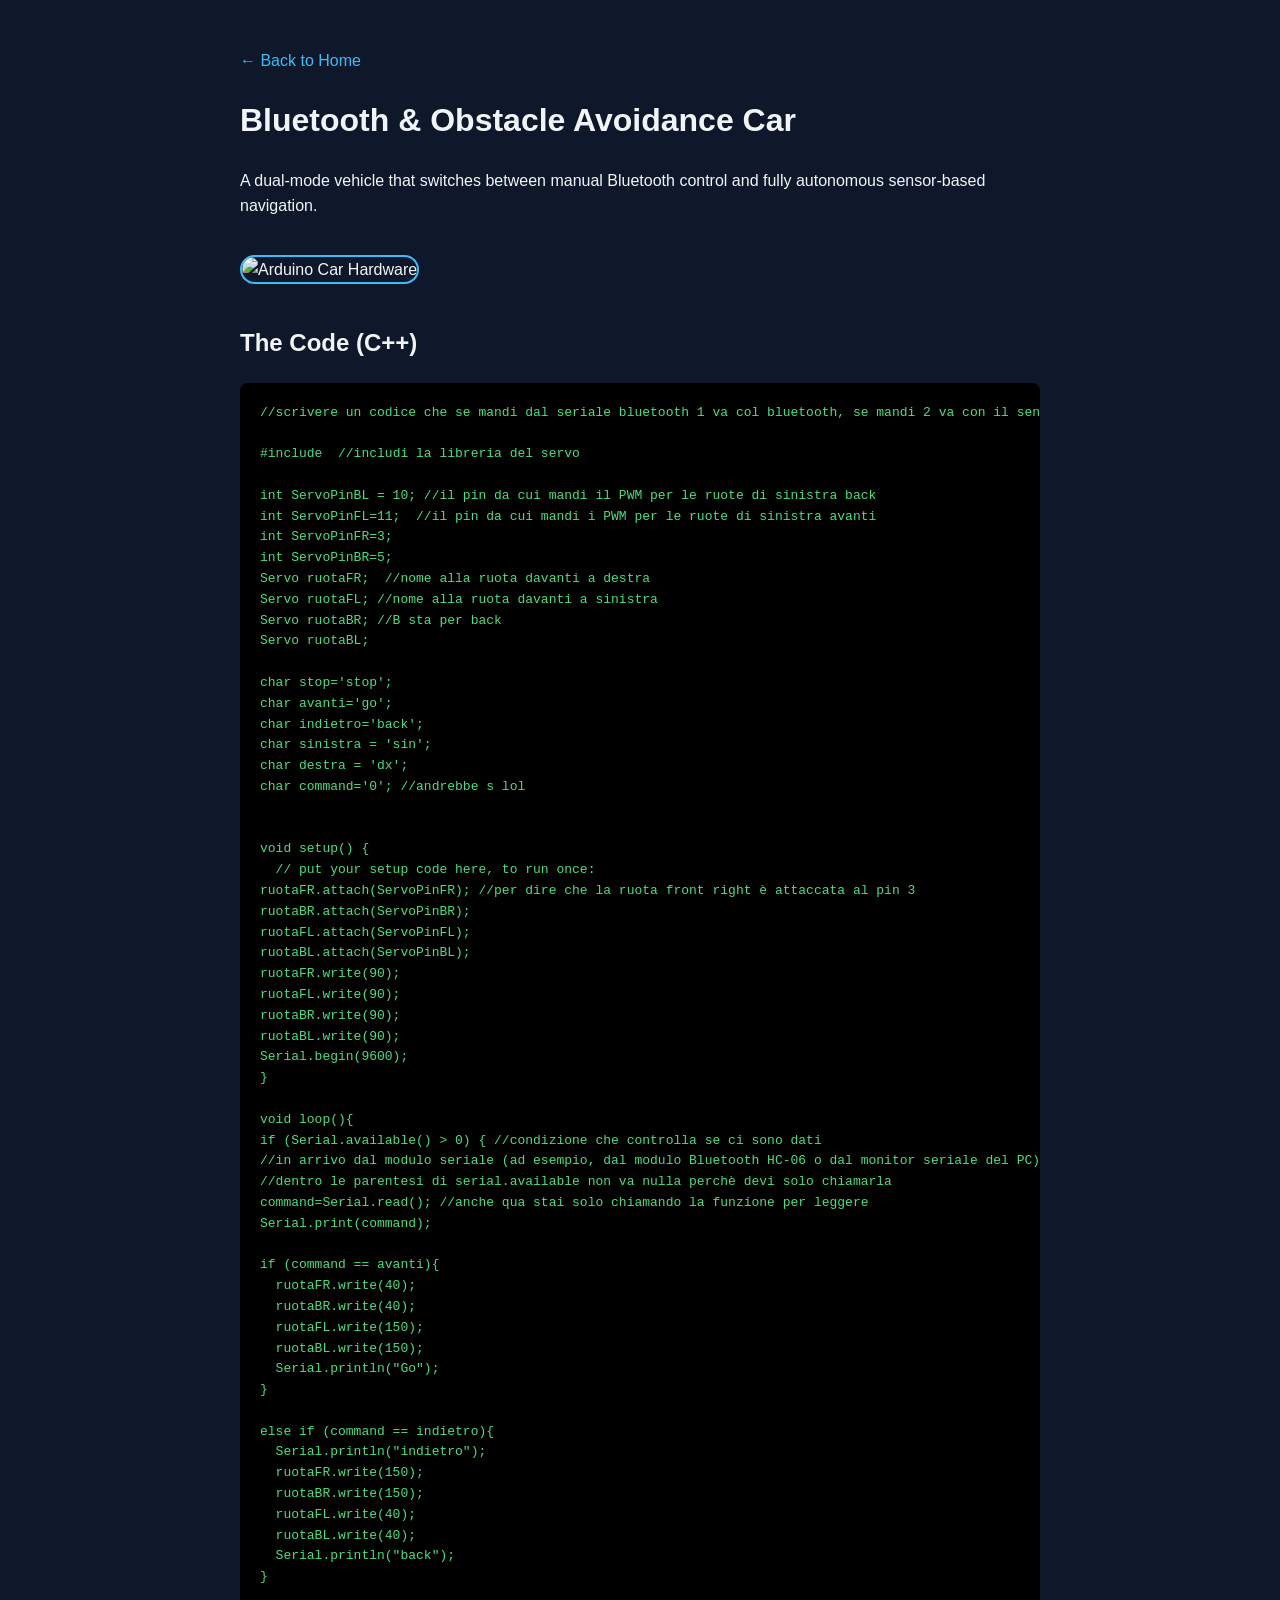
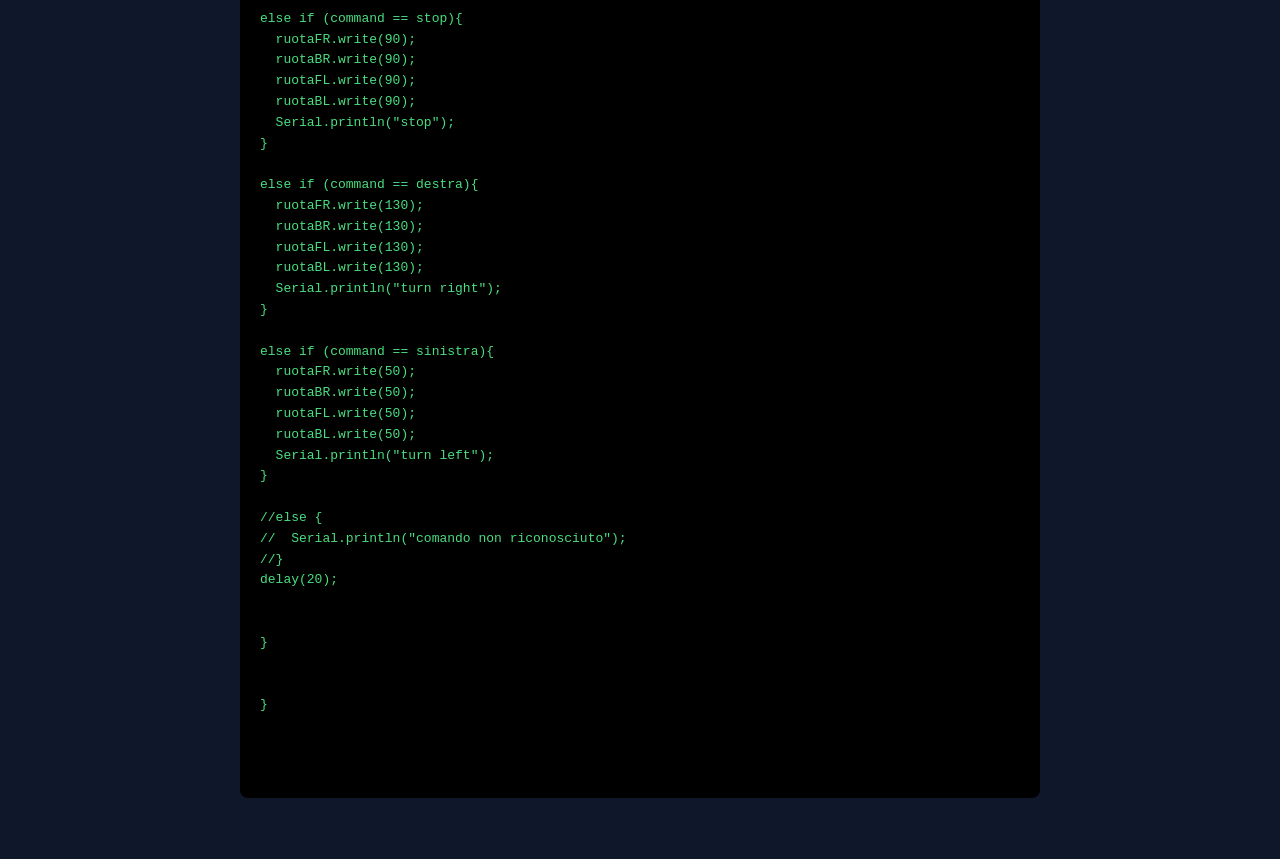
==== macchina.html @ e0a48ff7 "Create macchina.html" ====
<!DOCTYPE html>
<html lang="en">
<head>
    <meta charset="UTF-8">
    <title>Arduino Car | Livia Antonello</title>
    <style>
        body { font-family: sans-serif; background: #0f172a; color: #f1f5f9; padding: 40px; line-height: 1.6; }
        .container { max-width: 800px; margin: auto; }
        img { width: 100%; border-radius: 15px; border: 2px solid #38bdf8; margin: 20px 0; }
        pre { background: #000; color: #4ade80; padding: 20px; border-radius: 8px; overflow-x: auto; }
        .back { color: #38bdf8; text-decoration: none; display: block; margin-bottom: 20px; }
    </style>
</head>
<body>
    <div class="container">
        <a href="index.html" class="back">← Back to Home</a>
        <h1>Bluetooth & Obstacle Avoidance Car</h1>
        <p>A dual-mode vehicle that switches between manual Bluetooth control and fully autonomous sensor-based navigation.</p>
        
        <img src="macchina.jpg" alt="Arduino Car Hardware">
        

        <h2>The Code (C++)</h2>
        <pre>
//scrivere un codice che se mandi dal seriale bluetooth 1 va col bluetooth, se mandi 2 va con il sensore a ultrasuoni

#include <Servo.h> //includi la libreria del servo

int ServoPinBL = 10; //il pin da cui mandi il PWM per le ruote di sinistra back
int ServoPinFL=11;  //il pin da cui mandi i PWM per le ruote di sinistra avanti
int ServoPinFR=3;
int ServoPinBR=5;
Servo ruotaFR;  //nome alla ruota davanti a destra
Servo ruotaFL; //nome alla ruota davanti a sinistra
Servo ruotaBR; //B sta per back
Servo ruotaBL; 

char stop='stop';
char avanti='go';
char indietro='back';
char sinistra = 'sin';
char destra = 'dx';
char command='0'; //andrebbe s lol

 
void setup() {
  // put your setup code here, to run once:
ruotaFR.attach(ServoPinFR); //per dire che la ruota front right è attaccata al pin 3
ruotaBR.attach(ServoPinBR);
ruotaFL.attach(ServoPinFL);
ruotaBL.attach(ServoPinBL);
ruotaFR.write(90);
ruotaFL.write(90);
ruotaBR.write(90);
ruotaBL.write(90);
Serial.begin(9600);
}

void loop(){
if (Serial.available() > 0) { //condizione che controlla se ci sono dati 
//in arrivo dal modulo seriale (ad esempio, dal modulo Bluetooth HC-06 o dal monitor seriale del PC).
//dentro le parentesi di serial.available non va nulla perchè devi solo chiamarla
command=Serial.read(); //anche qua stai solo chiamando la funzione per leggere
Serial.print(command);

if (command == avanti){
  ruotaFR.write(40);
  ruotaBR.write(40);
  ruotaFL.write(150);
  ruotaBL.write(150);
  Serial.println("Go");
}

else if (command == indietro){
  Serial.println("indietro");
  ruotaFR.write(150);
  ruotaBR.write(150);
  ruotaFL.write(40);
  ruotaBL.write(40);
  Serial.println("back");
}

else if (command == stop){
  ruotaFR.write(90);
  ruotaBR.write(90);
  ruotaFL.write(90);
  ruotaBL.write(90);
  Serial.println("stop");
}

else if (command == destra){
  ruotaFR.write(130);
  ruotaBR.write(130);
  ruotaFL.write(130);
  ruotaBL.write(130);
  Serial.println("turn right");
}

else if (command == sinistra){
  ruotaFR.write(50);
  ruotaBR.write(50);
  ruotaFL.write(50);
  ruotaBL.write(50);
  Serial.println("turn left");
}

//else {
//  Serial.println("comando non riconosciuto");
//}
delay(20);


}


}


        </pre>
    </div>
</body>
</html>
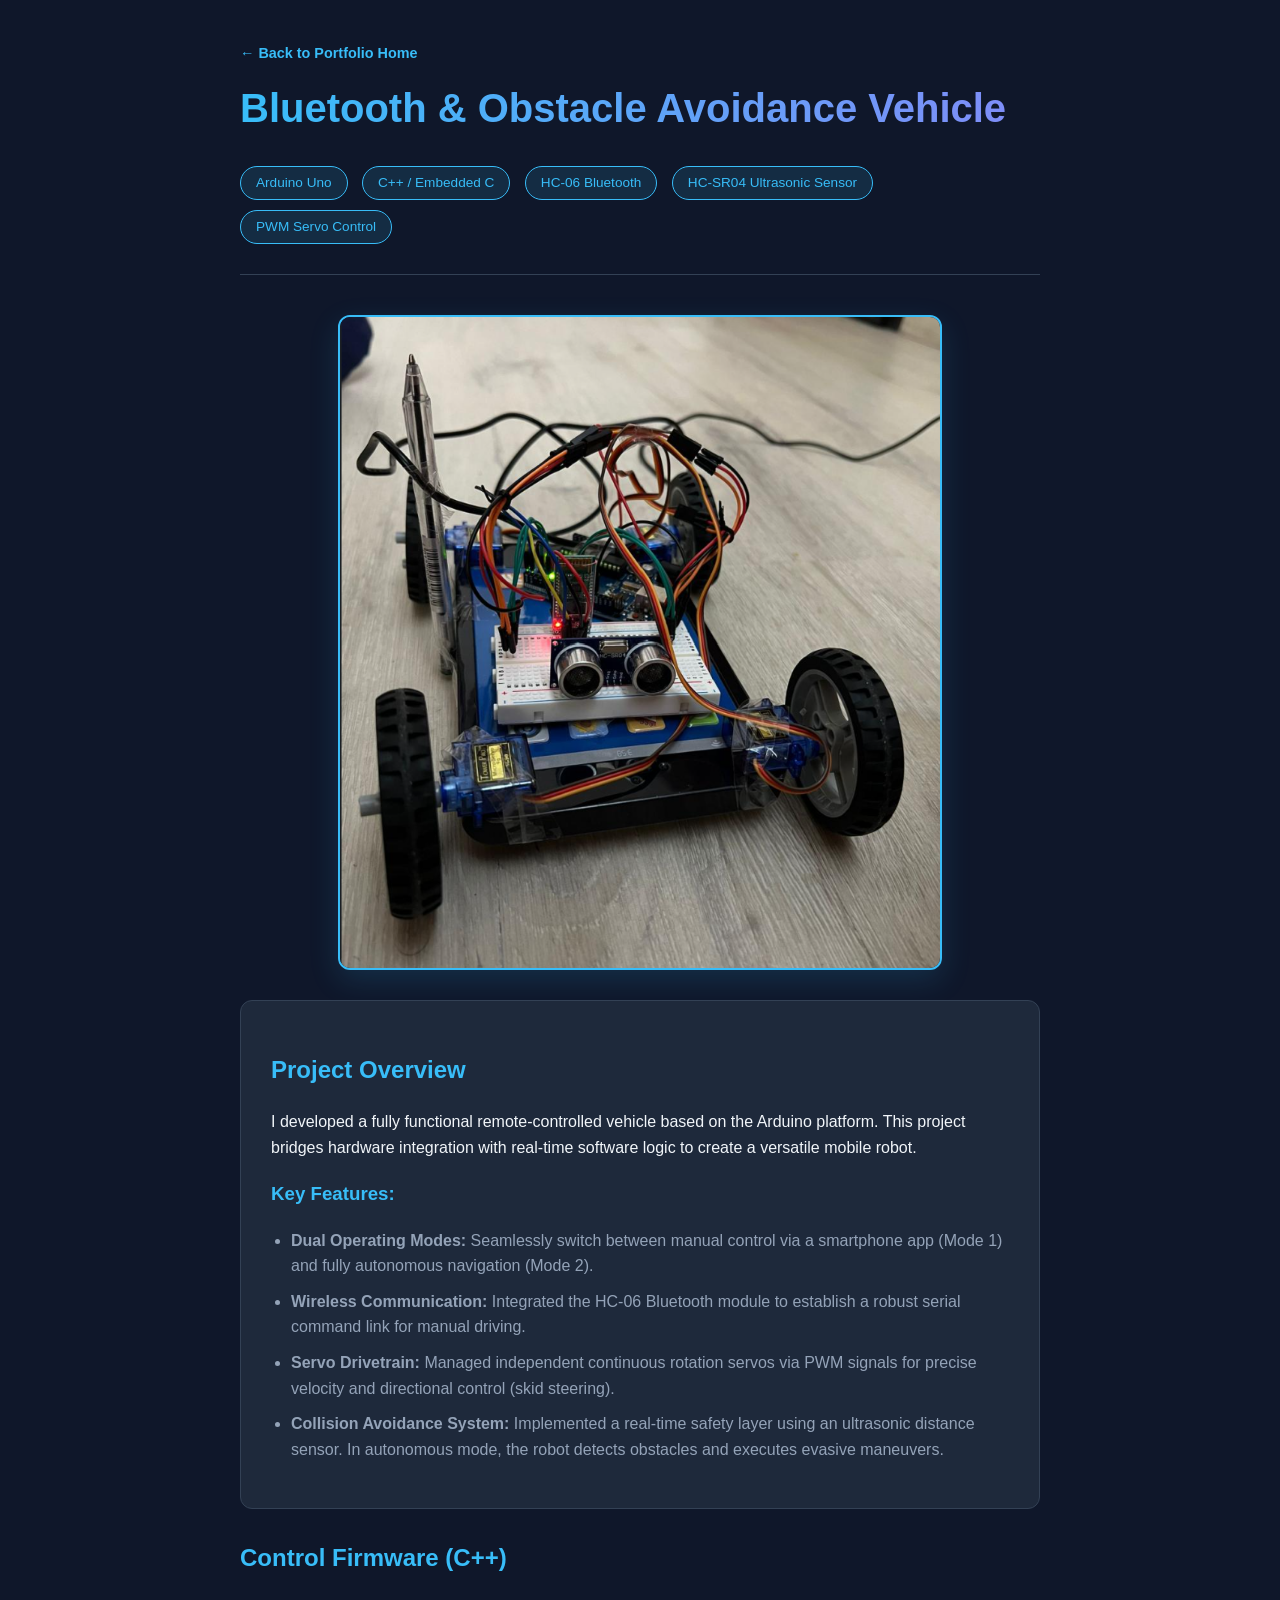
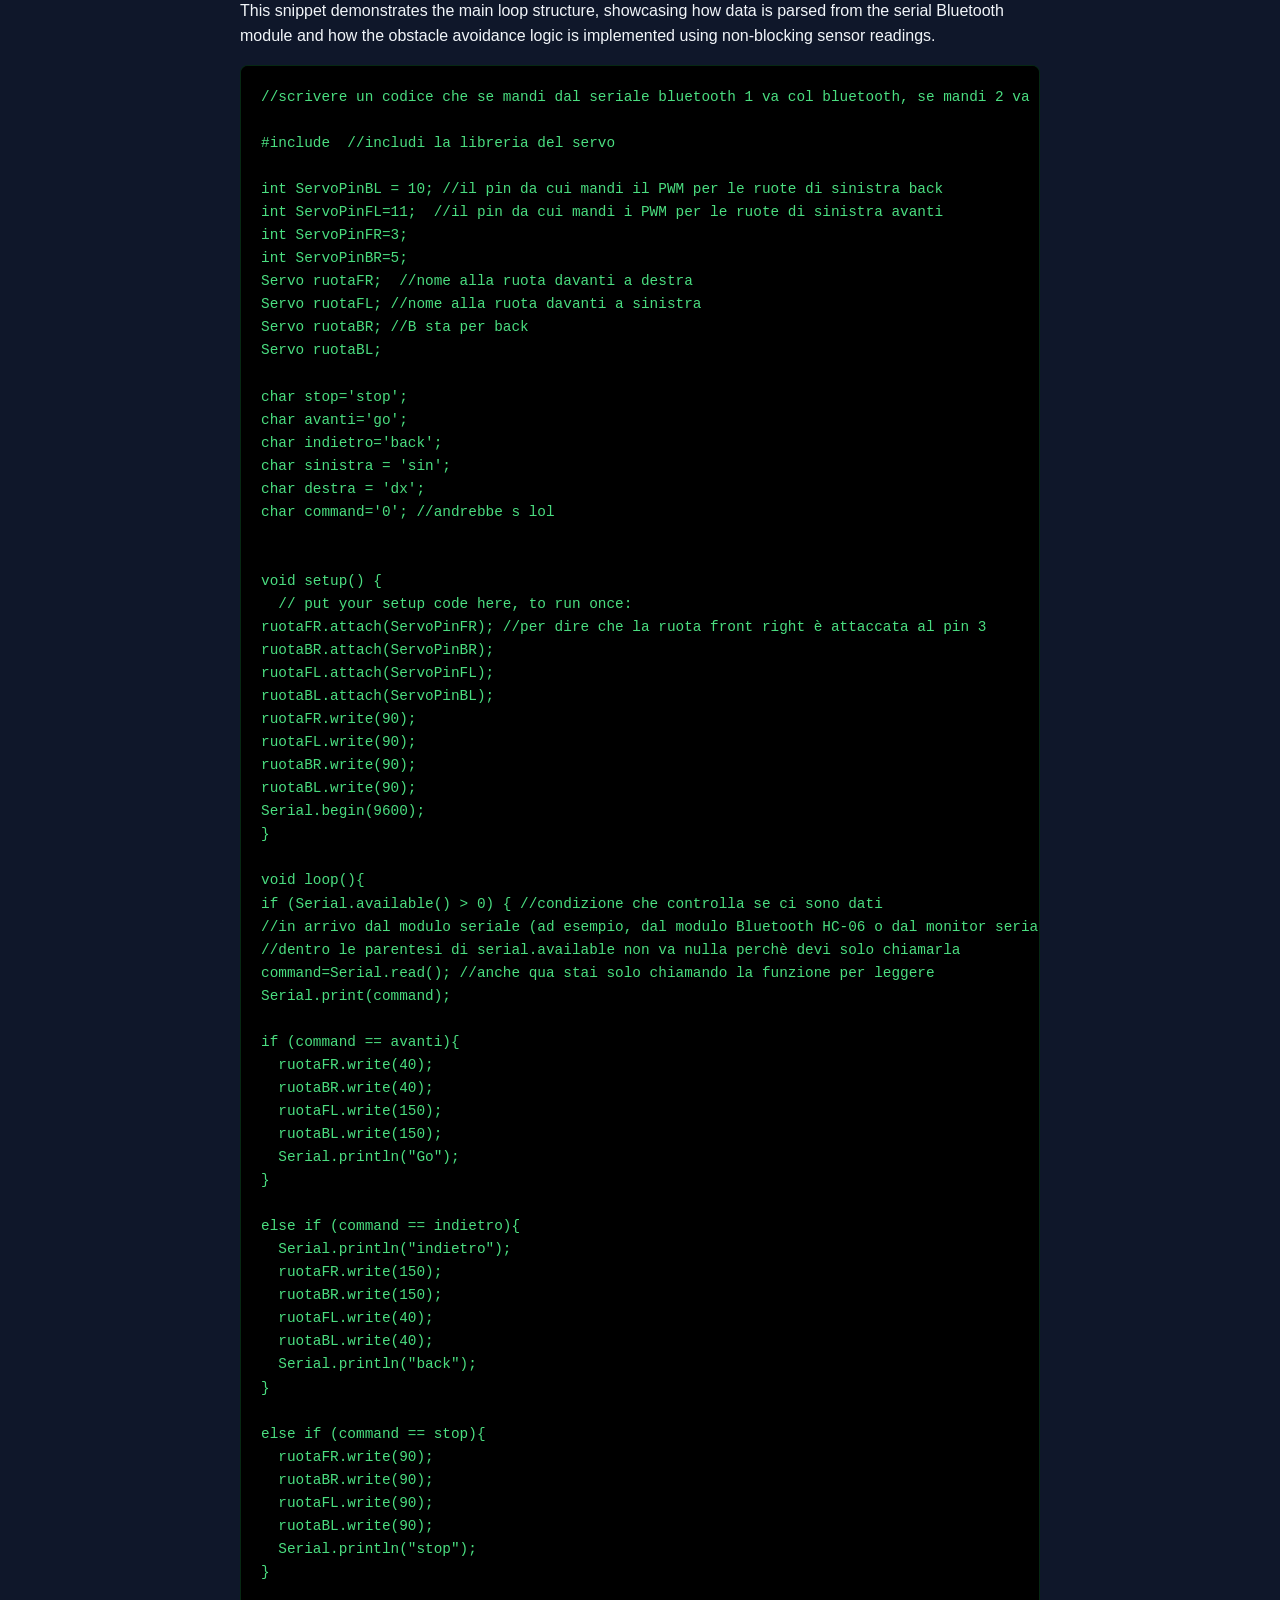
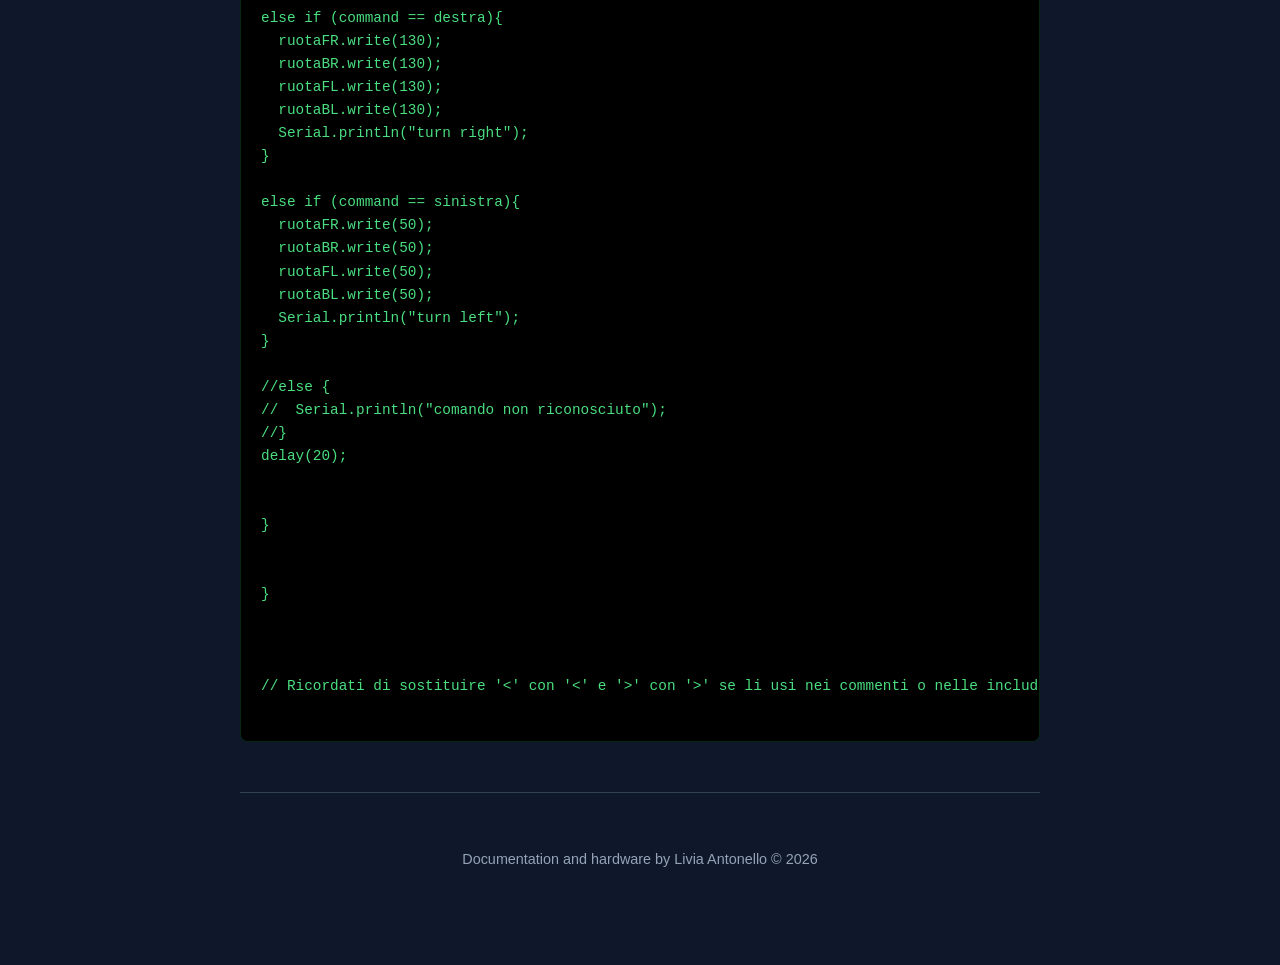
==== commit 25110637: "Update macchina.html" ====
--- a/macchina.html
+++ b/macchina.html
@@ -2,25 +2,69 @@
 <html lang="en">
 <head>
     <meta charset="UTF-8">
-    <title>Arduino Car | Livia Antonello</title>
+    <meta name="viewport" content="width=device-width, initial-scale=1.0">
+    <title>Arduino RC Car | Livia Antonello</title>
     <style>
-        body { font-family: sans-serif; background: #0f172a; color: #f1f5f9; padding: 40px; line-height: 1.6; }
-        .container { max-width: 800px; margin: auto; }
-        img { width: 100%; border-radius: 15px; border: 2px solid #38bdf8; margin: 20px 0; }
-        pre { background: #000; color: #4ade80; padding: 20px; border-radius: 8px; overflow-x: auto; }
-        .back { color: #38bdf8; text-decoration: none; display: block; margin-bottom: 20px; }
+        :root { --bg: #0f172a; --card: #1e293b; --text: #f1f5f9; --accent: #38bdf8; --secondary: #94a3b8; }
+        body { font-family: 'Inter', sans-serif; background-color: var(--bg); color: var(--text); margin: 0; line-height: 1.6; }
+        .container { max-width: 800px; margin: 0 auto; padding: 40px 20px; }
+        
+        /* Header & Navigation */
+        header { padding-bottom: 20px; border-bottom: 1px solid #334155; margin-bottom: 40px; }
+        .back-link { color: var(--accent); text-decoration: none; font-weight: bold; font-size: 0.9rem; }
+        .back-link:hover { text-decoration: underline; }
+        h1 { font-size: 2.5rem; margin-top: 10px; background: linear-gradient(to right, #38bdf8, #818cf8); -webkit-background-clip: text; -webkit-text-fill-color: transparent; }
+
+        /* Project Content */
+        .project-image { width: 100%; max-width: 600px; display: block; margin: 0 auto 30px auto; border-radius: 12px; border: 2px solid var(--accent); box-shadow: 0 10px 30px rgba(56, 189, 248, 0.15); }
+        .description { background: var(--card); padding: 30px; border-radius: 12px; border: 1px solid #334155; margin-bottom: 30px; }
+        .tag { display: inline-block; background: #38bdf820; color: var(--accent); padding: 5px 15px; border-radius: 20px; font-size: 0.85rem; margin-right: 10px; margin-bottom: 10px; border: 1px solid var(--accent); }
+        
+        h2, h3 { color: var(--accent); }
+        ul { padding-left: 20px; color: var(--secondary); }
+        li { margin-bottom: 10px; }
+
+        /* Code Block */
+        pre { background: #000; color: #4ade80; padding: 20px; border-radius: 8px; overflow-x: auto; font-family: 'Courier New', Courier, monospace; font-size: 0.9rem; border: 1px solid #22c55e33; }
+        
+        footer { text-align: center; padding: 40px 0; color: var(--secondary); font-size: 0.9rem; border-top: 1px solid #334155; margin-top: 50px; }
     </style>
 </head>
 <body>
-    <div class="container">
-        <a href="index.html" class="back">← Back to Home</a>
-        <h1>Bluetooth & Obstacle Avoidance Car</h1>
-        <p>A dual-mode vehicle that switches between manual Bluetooth control and fully autonomous sensor-based navigation.</p>
+
+<div class="container">
+    <header>
+        <a href="index.html" class="back-link">← Back to Portfolio Home</a>
+        <h1>Bluetooth & Obstacle Avoidance Vehicle</h1>
+        <div style="margin-top: 10px;">
+            <span class="tag">Arduino Uno</span>
+            <span class="tag">C++ / Embedded C</span>
+            <span class="tag">HC-06 Bluetooth</span>
+            <span class="tag">HC-SR04 Ultrasonic Sensor</span>
+            <span class="tag">PWM Servo Control</span>
+        </div>
+    </header>
+
+    <img src="macchina.jpg" alt="Arduino Car Hardware Setup" class="project-image">
+    
+
+    <section class="description">
+        <h2>Project Overview</h2>
+        <p>I developed a fully functional remote-controlled vehicle based on the Arduino platform. This project bridges hardware integration with real-time software logic to create a versatile mobile robot.</p>
         
-        <img src="macchina.jpg" alt="Arduino Car Hardware">
+        <h3>Key Features:</h3>
+        <ul>
+            <li><strong>Dual Operating Modes:</strong> Seamlessly switch between manual control via a smartphone app (Mode 1) and fully autonomous navigation (Mode 2).</li>
+            <li><strong>Wireless Communication:</strong> Integrated the HC-06 Bluetooth module to establish a robust serial command link for manual driving.</li>
+            <li><strong>Servo Drivetrain:</strong> Managed independent continuous rotation servos via PWM signals for precise velocity and directional control (skid steering).</li>
+            <li><strong>Collision Avoidance System:</strong> Implemented a real-time safety layer using an ultrasonic distance sensor. In autonomous mode, the robot detects obstacles and executes evasive maneuvers.</li>
+        </ul>
+    </section>
+
+    <section>
+        <h2>Control Firmware (C++)</h2>
+        <p>This snippet demonstrates the main loop structure, showcasing how data is parsed from the serial Bluetooth module and how the obstacle avoidance logic is implemented using non-blocking sensor readings.</p>
         
-
-        <h2>The Code (C++)</h2>
         <pre>
 //scrivere un codice che se mandi dal seriale bluetooth 1 va col bluetooth, se mandi 2 va con il sensore a ultrasuoni
 
@@ -116,7 +160,16 @@
 }
 
 
+
+// Ricordati di sostituire '<' con '&lt;' e '>' con '&gt;' se li usi nei commenti o nelle include
         </pre>
-    </div>
+    </section>
+
+    <footer>
+        <p>Documentation and hardware by Livia Antonello © 2026</p>
+    </footer>
+</div>
+
 </body>
 </html>
+</html>
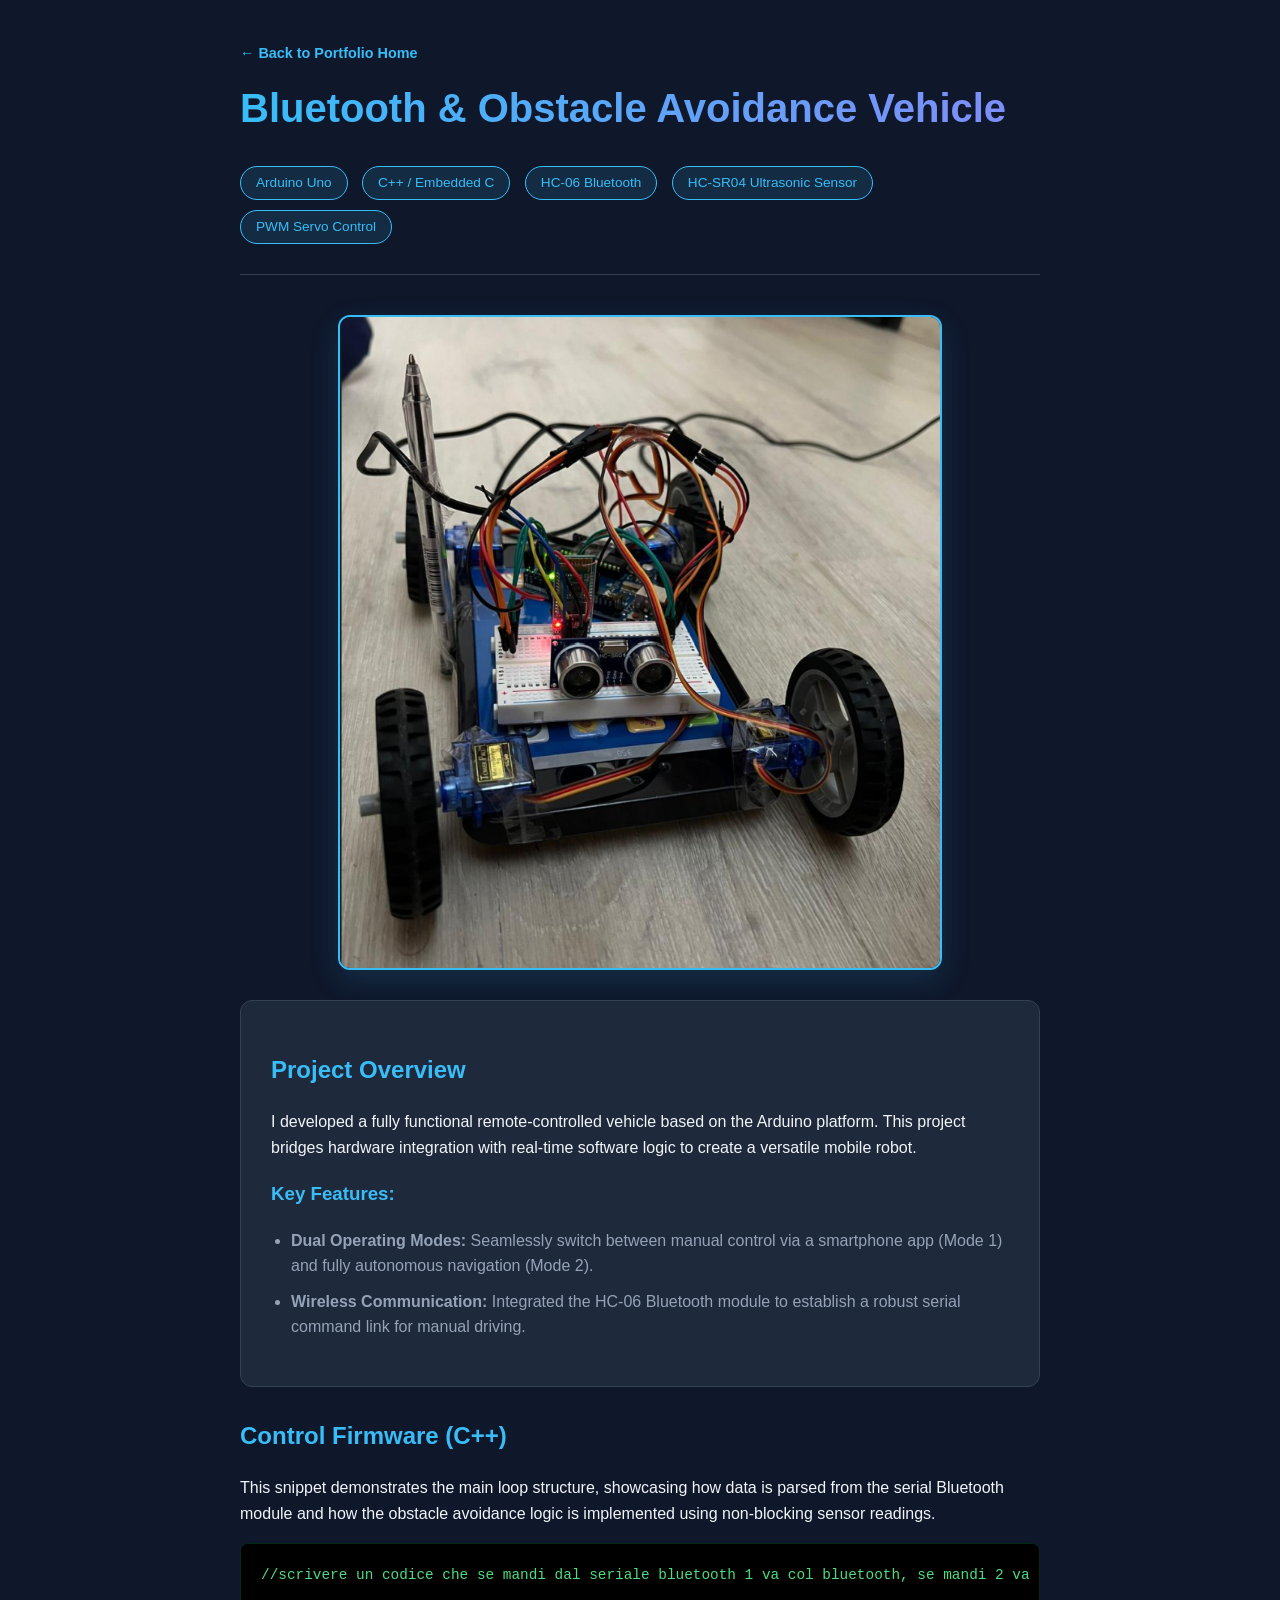
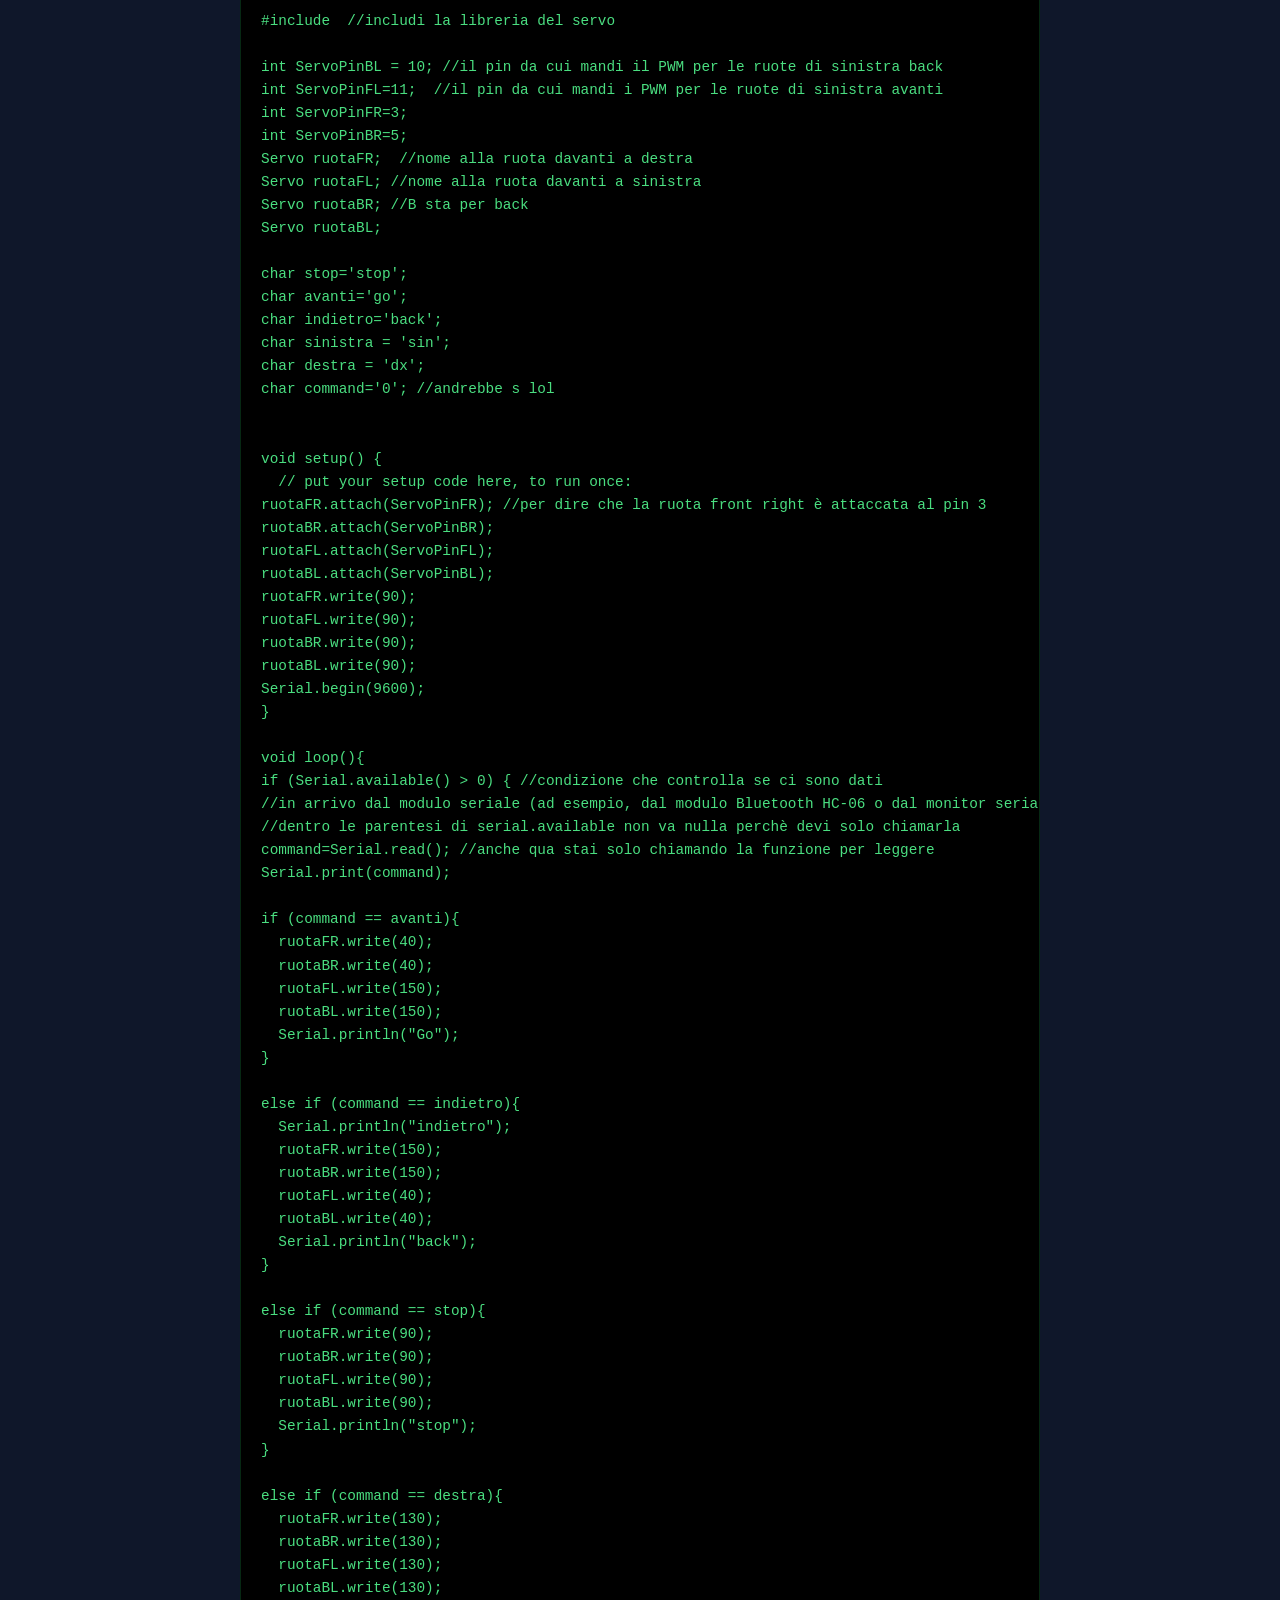
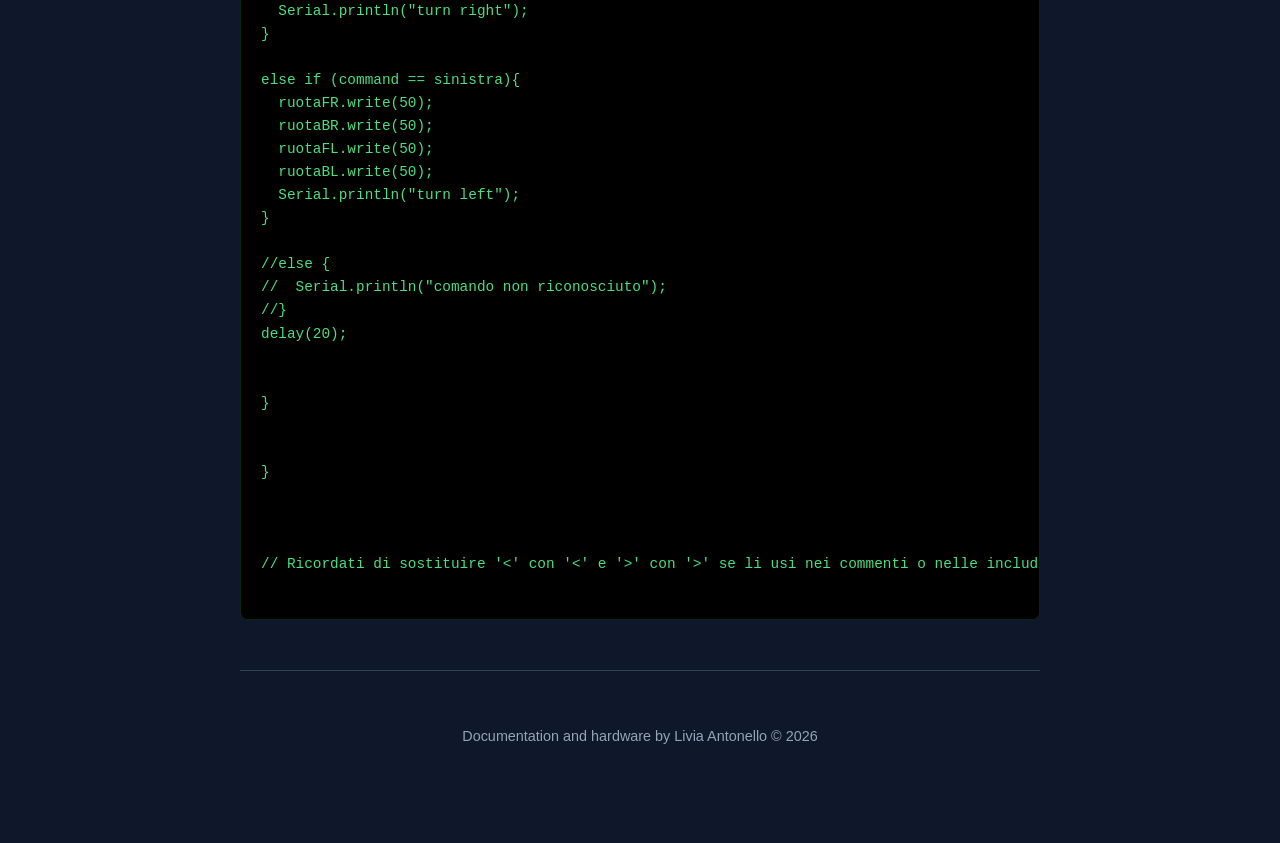
==== commit 6f1c1aa5: "Update macchina.html" ====
--- a/macchina.html
+++ b/macchina.html
@@ -56,8 +56,6 @@
         <ul>
             <li><strong>Dual Operating Modes:</strong> Seamlessly switch between manual control via a smartphone app (Mode 1) and fully autonomous navigation (Mode 2).</li>
             <li><strong>Wireless Communication:</strong> Integrated the HC-06 Bluetooth module to establish a robust serial command link for manual driving.</li>
-            <li><strong>Servo Drivetrain:</strong> Managed independent continuous rotation servos via PWM signals for precise velocity and directional control (skid steering).</li>
-            <li><strong>Collision Avoidance System:</strong> Implemented a real-time safety layer using an ultrasonic distance sensor. In autonomous mode, the robot detects obstacles and executes evasive maneuvers.</li>
         </ul>
     </section>
 
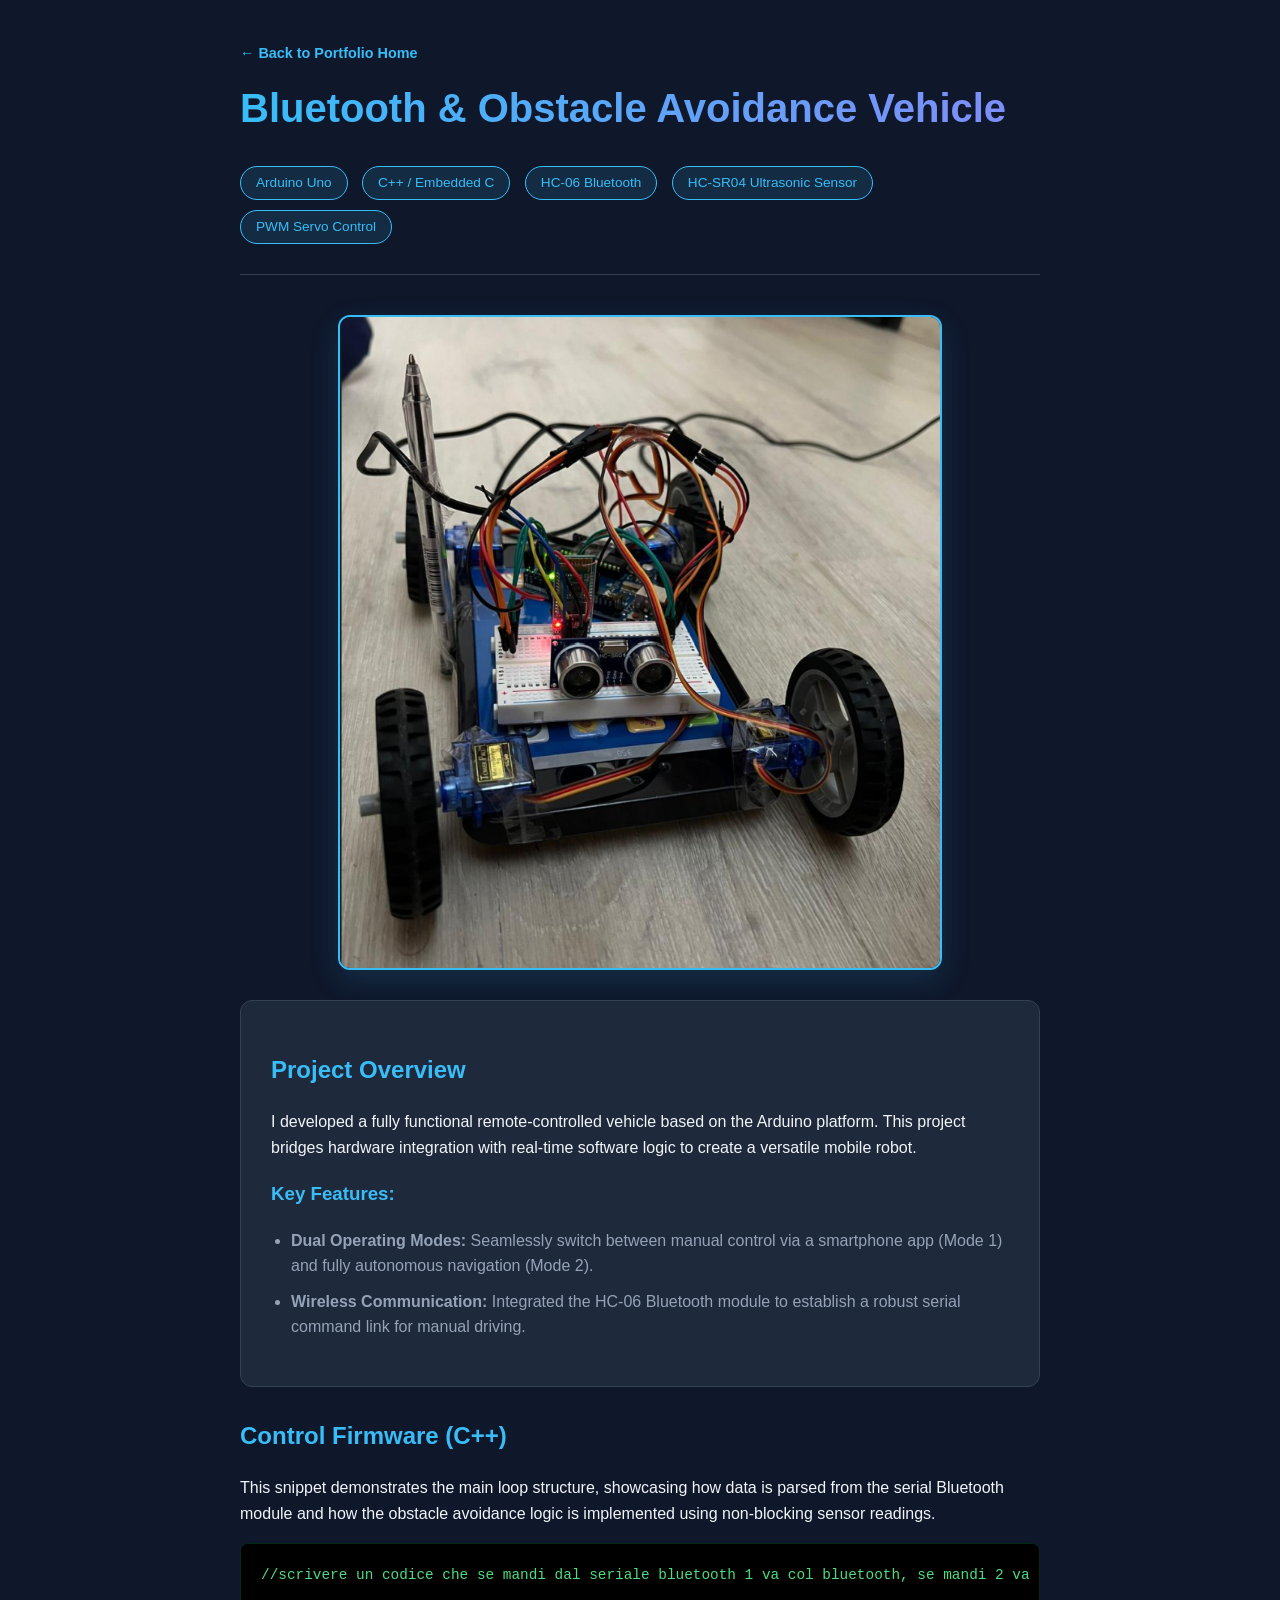
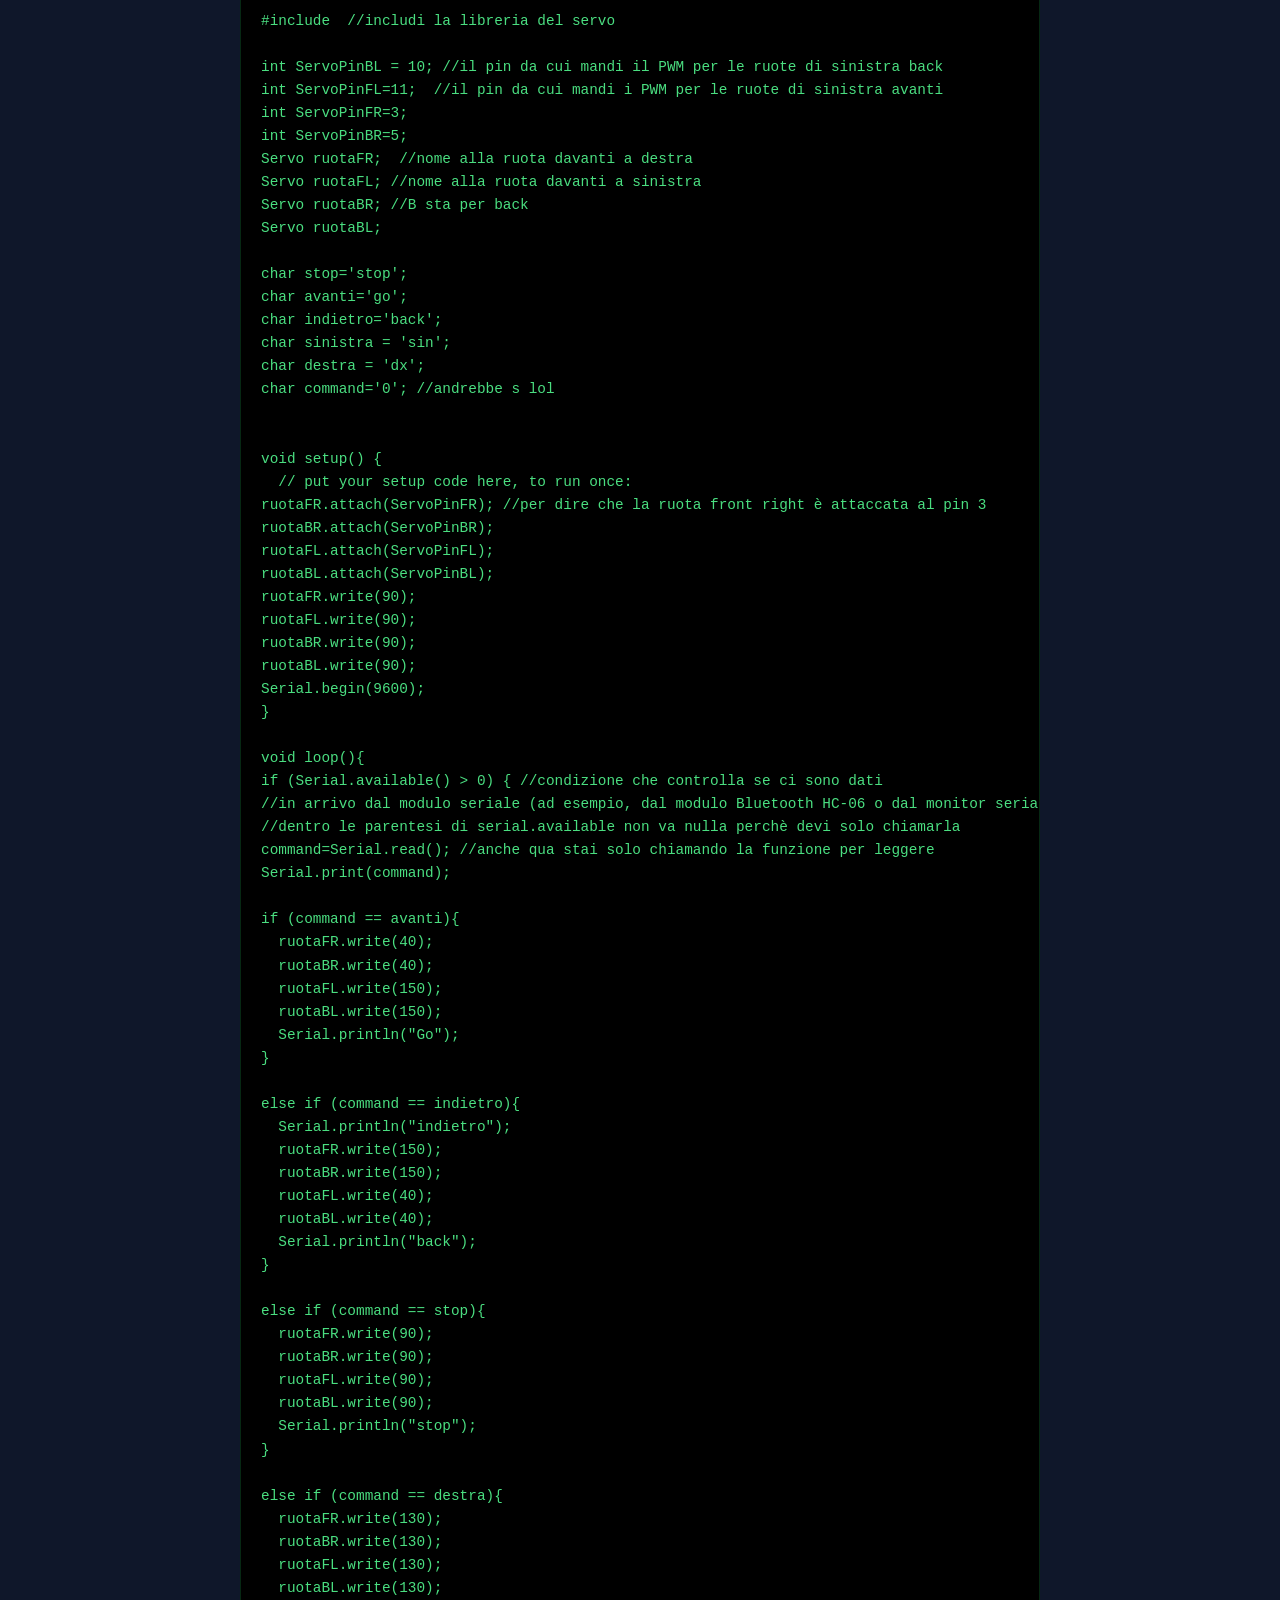
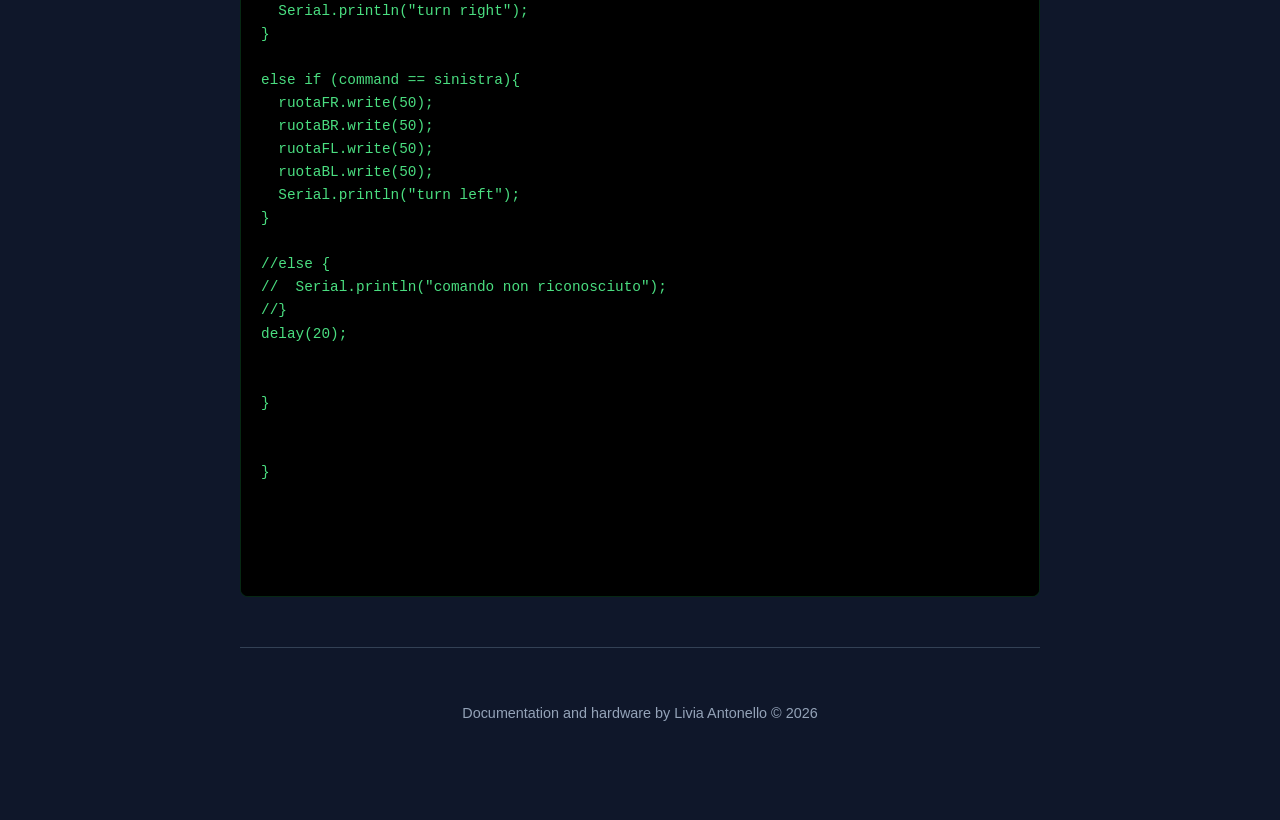
==== commit 300b794f: "Update macchina.html" ====
--- a/macchina.html
+++ b/macchina.html
@@ -159,7 +159,6 @@
 
 
 
-// Ricordati di sostituire '<' con '&lt;' e '>' con '&gt;' se li usi nei commenti o nelle include
         </pre>
     </section>
 
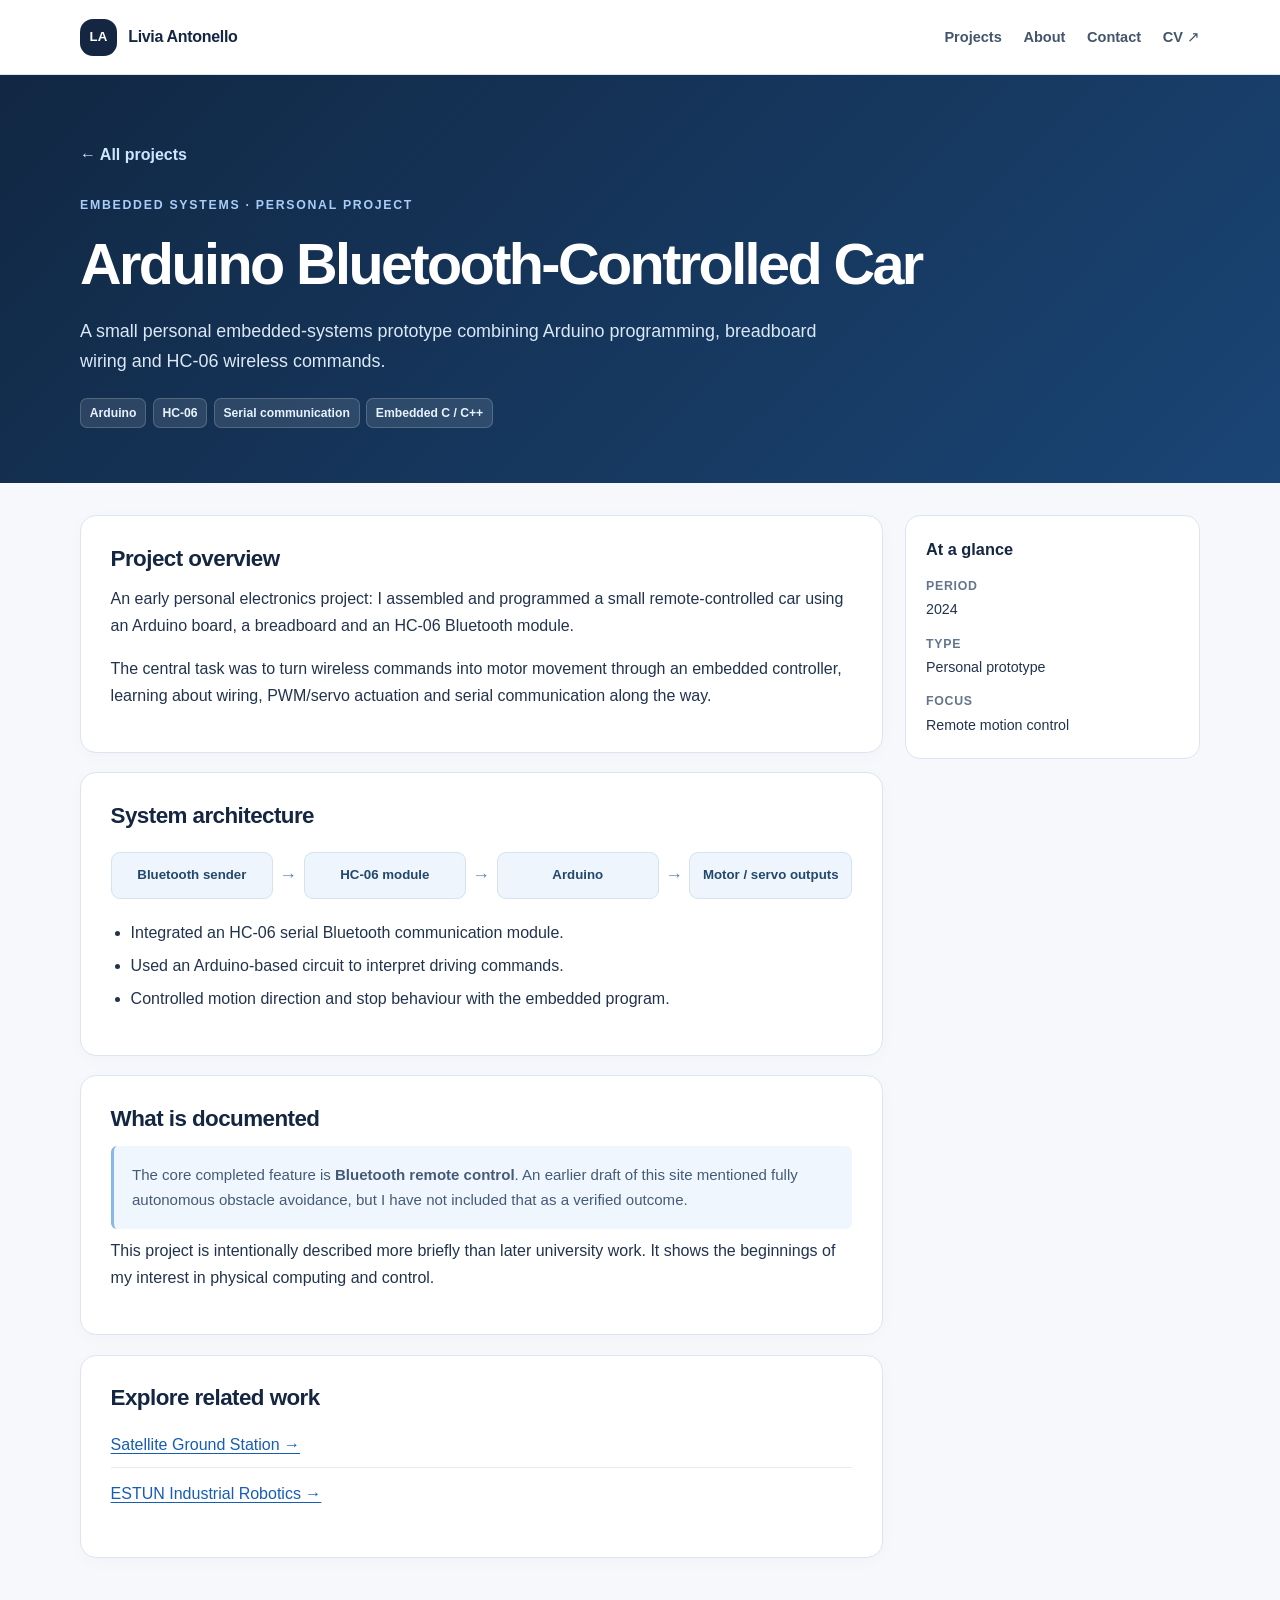
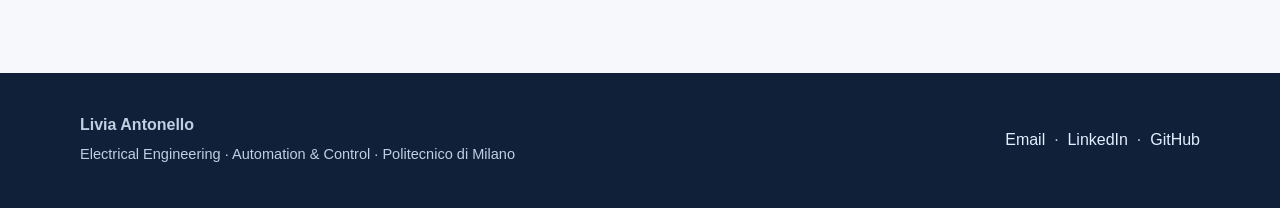
==== commit 1af54b48: "Add files via upload" ====
--- a/macchina.html
+++ b/macchina.html
@@ -1,172 +1,2 @@
-<!DOCTYPE html>
-<html lang="en">
-<head>
-    <meta charset="UTF-8">
-    <meta name="viewport" content="width=device-width, initial-scale=1.0">
-    <title>Arduino RC Car | Livia Antonello</title>
-    <style>
-        :root { --bg: #0f172a; --card: #1e293b; --text: #f1f5f9; --accent: #38bdf8; --secondary: #94a3b8; }
-        body { font-family: 'Inter', sans-serif; background-color: var(--bg); color: var(--text); margin: 0; line-height: 1.6; }
-        .container { max-width: 800px; margin: 0 auto; padding: 40px 20px; }
-        
-        /* Header & Navigation */
-        header { padding-bottom: 20px; border-bottom: 1px solid #334155; margin-bottom: 40px; }
-        .back-link { color: var(--accent); text-decoration: none; font-weight: bold; font-size: 0.9rem; }
-        .back-link:hover { text-decoration: underline; }
-        h1 { font-size: 2.5rem; margin-top: 10px; background: linear-gradient(to right, #38bdf8, #818cf8); -webkit-background-clip: text; -webkit-text-fill-color: transparent; }
-
-        /* Project Content */
-        .project-image { width: 100%; max-width: 600px; display: block; margin: 0 auto 30px auto; border-radius: 12px; border: 2px solid var(--accent); box-shadow: 0 10px 30px rgba(56, 189, 248, 0.15); }
-        .description { background: var(--card); padding: 30px; border-radius: 12px; border: 1px solid #334155; margin-bottom: 30px; }
-        .tag { display: inline-block; background: #38bdf820; color: var(--accent); padding: 5px 15px; border-radius: 20px; font-size: 0.85rem; margin-right: 10px; margin-bottom: 10px; border: 1px solid var(--accent); }
-        
-        h2, h3 { color: var(--accent); }
-        ul { padding-left: 20px; color: var(--secondary); }
-        li { margin-bottom: 10px; }
-
-        /* Code Block */
-        pre { background: #000; color: #4ade80; padding: 20px; border-radius: 8px; overflow-x: auto; font-family: 'Courier New', Courier, monospace; font-size: 0.9rem; border: 1px solid #22c55e33; }
-        
-        footer { text-align: center; padding: 40px 0; color: var(--secondary); font-size: 0.9rem; border-top: 1px solid #334155; margin-top: 50px; }
-    </style>
-</head>
-<body>
-
-<div class="container">
-    <header>
-        <a href="index.html" class="back-link">← Back to Portfolio Home</a>
-        <h1>Bluetooth & Obstacle Avoidance Vehicle</h1>
-        <div style="margin-top: 10px;">
-            <span class="tag">Arduino Uno</span>
-            <span class="tag">C++ / Embedded C</span>
-            <span class="tag">HC-06 Bluetooth</span>
-            <span class="tag">HC-SR04 Ultrasonic Sensor</span>
-            <span class="tag">PWM Servo Control</span>
-        </div>
-    </header>
-
-    <img src="macchina.jpg" alt="Arduino Car Hardware Setup" class="project-image">
-    
-
-    <section class="description">
-        <h2>Project Overview</h2>
-        <p>I developed a fully functional remote-controlled vehicle based on the Arduino platform. This project bridges hardware integration with real-time software logic to create a versatile mobile robot.</p>
-        
-        <h3>Key Features:</h3>
-        <ul>
-            <li><strong>Dual Operating Modes:</strong> Seamlessly switch between manual control via a smartphone app (Mode 1) and fully autonomous navigation (Mode 2).</li>
-            <li><strong>Wireless Communication:</strong> Integrated the HC-06 Bluetooth module to establish a robust serial command link for manual driving.</li>
-        </ul>
-    </section>
-
-    <section>
-        <h2>Control Firmware (C++)</h2>
-        <p>This snippet demonstrates the main loop structure, showcasing how data is parsed from the serial Bluetooth module and how the obstacle avoidance logic is implemented using non-blocking sensor readings.</p>
-        
-        <pre>
-//scrivere un codice che se mandi dal seriale bluetooth 1 va col bluetooth, se mandi 2 va con il sensore a ultrasuoni
-
-#include <Servo.h> //includi la libreria del servo
-
-int ServoPinBL = 10; //il pin da cui mandi il PWM per le ruote di sinistra back
-int ServoPinFL=11;  //il pin da cui mandi i PWM per le ruote di sinistra avanti
-int ServoPinFR=3;
-int ServoPinBR=5;
-Servo ruotaFR;  //nome alla ruota davanti a destra
-Servo ruotaFL; //nome alla ruota davanti a sinistra
-Servo ruotaBR; //B sta per back
-Servo ruotaBL; 
-
-char stop='stop';
-char avanti='go';
-char indietro='back';
-char sinistra = 'sin';
-char destra = 'dx';
-char command='0'; //andrebbe s lol
-
- 
-void setup() {
-  // put your setup code here, to run once:
-ruotaFR.attach(ServoPinFR); //per dire che la ruota front right è attaccata al pin 3
-ruotaBR.attach(ServoPinBR);
-ruotaFL.attach(ServoPinFL);
-ruotaBL.attach(ServoPinBL);
-ruotaFR.write(90);
-ruotaFL.write(90);
-ruotaBR.write(90);
-ruotaBL.write(90);
-Serial.begin(9600);
-}
-
-void loop(){
-if (Serial.available() > 0) { //condizione che controlla se ci sono dati 
-//in arrivo dal modulo seriale (ad esempio, dal modulo Bluetooth HC-06 o dal monitor seriale del PC).
-//dentro le parentesi di serial.available non va nulla perchè devi solo chiamarla
-command=Serial.read(); //anche qua stai solo chiamando la funzione per leggere
-Serial.print(command);
-
-if (command == avanti){
-  ruotaFR.write(40);
-  ruotaBR.write(40);
-  ruotaFL.write(150);
-  ruotaBL.write(150);
-  Serial.println("Go");
-}
-
-else if (command == indietro){
-  Serial.println("indietro");
-  ruotaFR.write(150);
-  ruotaBR.write(150);
-  ruotaFL.write(40);
-  ruotaBL.write(40);
-  Serial.println("back");
-}
-
-else if (command == stop){
-  ruotaFR.write(90);
-  ruotaBR.write(90);
-  ruotaFL.write(90);
-  ruotaBL.write(90);
-  Serial.println("stop");
-}
-
-else if (command == destra){
-  ruotaFR.write(130);
-  ruotaBR.write(130);
-  ruotaFL.write(130);
-  ruotaBL.write(130);
-  Serial.println("turn right");
-}
-
-else if (command == sinistra){
-  ruotaFR.write(50);
-  ruotaBR.write(50);
-  ruotaFL.write(50);
-  ruotaBL.write(50);
-  Serial.println("turn left");
-}
-
-//else {
-//  Serial.println("comando non riconosciuto");
-//}
-delay(20);
-
-
-}
-
-
-}
-
-
-
-        </pre>
-    </section>
-
-    <footer>
-        <p>Documentation and hardware by Livia Antonello © 2026</p>
-    </footer>
-</div>
-
-</body>
-</html>
-</html>
+<!doctype html>
+<html lang="en"><head><meta charset="utf-8"><meta name="viewport" content="width=device-width, initial-scale=1"><meta name="theme-color" content="#142642"><meta name="description" content="A small personal embedded-systems prototype combining Arduino programming, breadboard wiring and HC-06 wireless commands."><title>Arduino Bluetooth-Controlled Car | Livia Antonello</title><link rel="icon" href="assets/favicon.svg" type="image/svg+xml"><link rel="stylesheet" href="style.css"></head><body><a href="#main" class="skip-link">Skip to content</a><nav class="site-nav" aria-label="Main navigation"><div class="container nav-inner"><a class="brand" href="index.html"><span class="brand-symbol">LA</span><span>Livia Antonello</span></a><div class="nav-links"><a href="index.html#projects">Projects</a><a href="index.html#about">About</a><a href="mailto:liviaantonello003@gmail.com">Contact</a><a href="assets/docs/livia-antonello-cv.pdf">CV ↗</a></div></div></nav><main id="main"><header class="detail-hero"><div class="container"><a class="back" href="index.html#projects">← All projects</a><p class="eyebrow">Embedded systems · Personal project</p><h1>Arduino Bluetooth-Controlled Car</h1><p class="detail-lede">A small personal embedded-systems prototype combining Arduino programming, breadboard wiring and HC-06 wireless commands.</p><div class="tag-row"><span class="tag">Arduino</span><span class="tag">HC-06</span><span class="tag">Serial communication</span><span class="tag">Embedded C / C++</span></div></div></header><div class="container detail-layout"><article class="detail-article"><section class="content-panel"><h2>Project overview</h2><p>An early personal electronics project: I assembled and programmed a small remote-controlled car using an Arduino board, a breadboard and an HC-06 Bluetooth module.</p><p>The central task was to turn wireless commands into motor movement through an embedded controller, learning about wiring, PWM/servo actuation and serial communication along the way.</p></section><section class="content-panel"><h2>System architecture</h2><div class="diagram-row"><div class="diagram-box">Bluetooth sender</div><span class="diagram-arrow">→</span><div class="diagram-box">HC-06 module</div><span class="diagram-arrow">→</span><div class="diagram-box">Arduino</div><span class="diagram-arrow">→</span><div class="diagram-box">Motor / servo outputs</div></div><ul><li>Integrated an HC-06 serial Bluetooth communication module.</li><li>Used an Arduino-based circuit to interpret driving commands.</li><li>Controlled motion direction and stop behaviour with the embedded program.</li></ul></section><section class="content-panel"><h2>What is documented</h2><div class="notice">The core completed feature is <strong>Bluetooth remote control</strong>. An earlier draft of this site mentioned fully autonomous obstacle avoidance, but I have not included that as a verified outcome.</div><p>This project is intentionally described more briefly than later university work. It shows the beginnings of my interest in physical computing and control.</p></section><section class="content-panel"><h2>Explore related work</h2><ul class="site-link-list"><li><a href="satellite.html">Satellite Ground Station →</a></li><li><a href="estun.html">ESTUN Industrial Robotics →</a></li></ul></section></article><aside class="detail-sidebar" aria-label="Project information"><div class="sidebar-panel"><h2>At a glance</h2><dl class="facts"><div><dt>Period</dt><dd>2024</dd></div><div><dt>Type</dt><dd>Personal prototype</dd></div><div><dt>Focus</dt><dd>Remote motion control</dd></div></dl></div></aside></div></main><footer class="footer"><div class="container footer-inner"><div><strong>Livia Antonello</strong><p>Electrical Engineering · Automation &amp; Control · Politecnico di Milano</p></div><div><a href="mailto:liviaantonello003@gmail.com">Email</a> &nbsp;·&nbsp; <a href="https://www.linkedin.com/in/livia-antonello-8289b5294/" target="_blank" rel="noopener noreferrer">LinkedIn</a> &nbsp;·&nbsp; <a href="https://github.com/Liviaantonello" target="_blank" rel="noopener noreferrer">GitHub</a></div></div></footer></body></html>
--- a/style.css
+++ b/style.css
@@ -0,0 +1,4 @@
+:root{--bg:#f6f8fc;--surface:#fff;--navy:#142642;--text:#22334d;--muted:#64758c;--blue:#175db3;--blue-deep:#104888;--line:#dce4ef;--soft:#edf4fc;--teal:#34b5b1;--shadow:0 14px 38px rgba(23,45,79,.065);font-synthesis:none}
+*{box-sizing:border-box}html{scroll-behavior:smooth}body{margin:0;background:var(--bg);color:var(--text);font:16px/1.68 -apple-system,BlinkMacSystemFont,"Segoe UI",Inter,Roboto,Arial,sans-serif}a{color:var(--blue);text-underline-offset:3px}a:hover{color:var(--blue-deep)}button{font:inherit}img,video{max-width:100%;height:auto}img{display:block}figure{margin:0}.skip-link{position:absolute;left:-9999px;top:0;z-index:99;background:#fff;padding:.7rem 1rem}.skip-link:focus{left:1rem}.container{width:min(1120px,calc(100% - 44px));margin:auto}.site-nav{position:sticky;top:0;z-index:20;background:rgba(255,255,255,.95);border-bottom:1px solid var(--line);backdrop-filter:blur(14px)}.nav-inner{display:flex;justify-content:space-between;align-items:center;min-height:74px;gap:1rem}.brand{display:flex;align-items:center;gap:.7rem;color:var(--navy);font-weight:750;letter-spacing:-.02em;text-decoration:none;white-space:nowrap}.brand-symbol{background:var(--navy);color:#fff;display:grid;place-items:center;border-radius:13px;height:37px;width:37px;font-size:.83rem;letter-spacing:.01em}.nav-links{display:flex;align-items:center;gap:1.35rem}.nav-links a{color:#42556c;text-decoration:none;font-weight:600;font-size:.91rem}.nav-links a:hover,.nav-links a[aria-current=page]{color:var(--blue)}.nav-cta{border:1px solid var(--line);border-radius:999px;padding:.45rem .95rem}.hero{padding:80px 0 72px}.hero-layout{display:grid;grid-template-columns:minmax(0,1.42fr) minmax(245px,.58fr);gap:6rem;align-items:center}.eyebrow{color:var(--blue);font-size:.77rem;text-transform:uppercase;font-weight:800;letter-spacing:.14em;margin:0 0 16px}.hero h1,.detail-hero h1{font-size:clamp(2.7rem,5vw,4.8rem);line-height:1.12;letter-spacing:-.045em;margin:.1rem 0 1.2rem;color:var(--navy);font-weight:775}.hero h1 span{color:var(--blue)}.lede{font-size:1.12rem;color:#526780;max-width:640px;line-height:1.75;margin:0 0 1.5rem}.hero-actions{display:flex;flex-wrap:wrap;gap:.7rem;margin-top:1.7rem}.btn{display:inline-flex;align-items:center;justify-content:center;gap:.5rem;background:var(--blue);color:#fff;padding:.82rem 1.22rem;border-radius:11px;text-decoration:none;font-size:.92rem;font-weight:700;border:1px solid var(--blue)}.btn:hover{color:#fff;background:var(--blue-deep);border-color:var(--blue-deep)}.btn-light{background:#fff;color:var(--blue);border-color:#cddbeb}.btn-light:hover{background:var(--soft);color:var(--blue)}.profile-frame{position:relative;max-width:300px;margin-left:auto}.profile-frame:before{content:"";position:absolute;inset:17px -15px -16px 15px;border:2px solid #d2e1f3;border-radius:19px;z-index:-1}.profile-frame img{width:100%;aspect-ratio:4/4.5;object-fit:cover;object-position:center 18%;border-radius:18px;box-shadow:var(--shadow)}.subnote{font-size:.91rem;color:var(--muted);margin-top:1.2rem}.section{padding:44px 0 72px;scroll-margin-top:90px}.section-heading{display:flex;justify-content:space-between;gap:1rem;align-items:flex-end;margin-bottom:1.4rem}.section-heading h2{font-size:clamp(1.9rem,3vw,2.6rem);letter-spacing:-.035em;line-height:1.25;margin:.25rem 0;color:var(--navy)}.section-heading p{margin:.35rem 0;color:var(--muted)}.filter-row{display:flex;flex-wrap:wrap;gap:.45rem;margin:0 0 1.5rem}.filter{background:var(--surface);border:1px solid var(--line);border-radius:999px;padding:.5rem .9rem;color:#4e6078;cursor:pointer;font-weight:650;font-size:.87rem}.filter:hover,.filter.active{background:var(--navy);color:#fff;border-color:var(--navy)}.project-grid{display:grid;grid-template-columns:repeat(3,minmax(0,1fr));gap:1rem}.project-card{display:flex;flex-direction:column;overflow:hidden;background:var(--surface);border:1px solid var(--line);border-radius:17px;box-shadow:0 4px 15px rgba(32,54,83,.018);transition:transform .15s,box-shadow .15s}.project-card:hover{transform:translateY(-4px);box-shadow:var(--shadow)}.project-card[hidden]{display:none}.card-image{height:175px;width:100%;object-fit:cover;object-position:center 27%;background:#e4edf6}.card-abstract{height:175px;position:relative;background:linear-gradient(130deg,#1e4267,#0f2442);overflow:hidden;display:flex;align-items:center;justify-content:center}.card-abstract:before{content:"";position:absolute;inset:-40px;background:repeating-linear-gradient(60deg,transparent 0 28px,rgba(255,255,255,.035) 29px 30px)}.card-abstract .abstract-icon{position:relative;display:grid;place-items:center;width:94px;height:94px;border:1px solid rgba(255,255,255,.35);border-radius:20px;color:#d9edff;font-size:2.6rem;font-weight:300;transform:rotate(-7deg)}.card-body{padding:1.15rem 1.2rem 1.25rem;display:flex;flex-direction:column;flex:1}.card-meta{font-size:.73rem;text-transform:uppercase;letter-spacing:.095em;color:var(--blue);font-weight:800;margin:0 0 .35rem}.card-body h3{margin:0;font-size:1.17rem;letter-spacing:-.02em;color:var(--navy);line-height:1.3}.card-body p{color:var(--muted);font-size:.92rem;line-height:1.62;margin:.65rem 0 1rem;flex-grow:1}.tag-row{display:flex;flex-wrap:wrap;gap:.4rem}.tag{padding:.25rem .55rem;font-size:.76rem;background:var(--soft);color:#416181;border-radius:7px;font-weight:600}.card-link{font-weight:750;text-decoration:none;display:inline-block;margin-top:1rem;font-size:.88rem}.feature-panel{display:grid;grid-template-columns:1fr 1fr;gap:1.2rem}.info-card{background:#fff;border:1px solid var(--line);border-radius:16px;padding:1.6rem}.info-card h3{margin:.2rem 0 .65rem;color:var(--navy)}.info-card p,.info-card li{color:var(--muted)}.info-card ul{margin:.7rem 0 0;padding-left:1.2rem}.timeline{display:grid;gap:1rem}.timeline-item{border-left:3px solid #bfd3eb;padding-left:1rem}.timeline-item strong{display:block}.timeline-item small{display:block;color:var(--muted);margin-top:.18rem}.footer{background:#102039;color:#c0cfe1;padding:2.4rem 0;margin-top:2rem}.footer-inner{display:flex;align-items:center;justify-content:space-between;gap:1rem;flex-wrap:wrap}.footer a{color:#e3efff;text-decoration:none}.footer p{margin:.2rem 0;font-size:.91rem}.detail-hero{background:linear-gradient(135deg,#112743,#1a4575);padding:67px 0 55px;color:white}.detail-hero .eyebrow{color:#a9cdf9}.detail-hero h1{color:#fff;font-size:clamp(2.3rem,4.5vw,3.75rem);max-width:920px}.detail-hero p.detail-lede{font-size:1.12rem;color:#dbe8f6;max-width:760px;line-height:1.72;margin:.6rem 0 1.3rem}.back{color:#cde5ff;text-decoration:none;display:inline-flex;gap:.4rem;font-weight:650;margin-bottom:1.65rem}.back:hover{color:#fff}.detail-hero .tag{background:rgba(255,255,255,.11);color:#e6f3ff;border:1px solid rgba(255,255,255,.18)}.detail-layout{display:grid;grid-template-columns:minmax(0,1fr) 295px;align-items:start;gap:1.4rem;padding:2rem 0 4rem}.detail-article{min-width:0}.content-panel{background:var(--surface);border:1px solid var(--line);border-radius:16px;margin:0 0 1.2rem;padding:1.65rem 1.85rem;box-shadow:0 4px 18px rgba(36,60,93,.025)}.content-panel h2{font-size:1.4rem;line-height:1.4;letter-spacing:-.025em;color:var(--navy);margin:0 0 .75rem}.content-panel h3{font-size:1.05rem;color:#244c7d;margin:1.25rem 0 .4rem}.content-panel p{margin:.6rem 0 1rem}.content-panel ul,.content-panel ol{padding-left:1.25rem;margin:.5rem 0 1rem}.content-panel li{margin:.38rem 0}.content-panel img{width:100%;max-height:490px;object-fit:contain;background:#eef3f9;border-radius:11px;border:1px solid var(--line);margin-top:1rem}.content-panel figcaption{font-size:.84rem;color:var(--muted);margin-top:.5rem}.content-panel video{display:block;width:100%;background:#0e1524;border-radius:11px;margin-top:1rem}.detail-sidebar{position:sticky;top:94px;display:grid;gap:1rem}.sidebar-panel{background:#fff;border:1px solid var(--line);padding:1.25rem;border-radius:15px}.sidebar-panel h2{margin:0 0 .75rem;color:var(--navy);font-size:1.02rem}.facts{display:grid;gap:.7rem;margin:0}.facts dt{color:var(--muted);font-size:.77rem;text-transform:uppercase;font-weight:750;letter-spacing:.06em}.facts dd{margin:.12rem 0 0;font-size:.89rem}.resource-list{display:grid;gap:.7rem}.resource-list a{font-size:.9rem;font-weight:650;overflow-wrap:anywhere}.notice{padding:1rem 1.15rem;background:#f0f6fd;border-left:3px solid #86b9e9;border-radius:6px;color:#435b77;font-size:.94rem}.steps{display:grid;gap:.6rem}.step{display:flex;gap:.85rem;align-items:flex-start;padding:.75rem;background:#f7f9fd;border-radius:9px}.step-n{flex:none;color:var(--blue);font-weight:800;font-size:.88rem;padding-top:1px}.step strong{color:var(--navy)}.mini-grid{display:grid;grid-template-columns:repeat(2,1fr);gap:.8rem}.mini{border:1px solid var(--line);padding:.9rem;border-radius:10px;background:#f9fbfe}.mini strong{display:block;color:var(--navy)}.mini span{color:var(--muted);font-size:.87rem}.diagram-row{display:flex;align-items:stretch;gap:.4rem;flex-wrap:wrap;margin:1.3rem 0}.diagram-box{flex:1;min-width:95px;border:1px solid #d4e2f1;background:#eef5fc;color:#24486c;padding:.72rem .55rem;border-radius:9px;text-align:center;font-size:.83rem;font-weight:700}.diagram-arrow{align-self:center;font-size:1.1rem;color:#6685a8}.site-note{font-size:.85rem;color:var(--muted)}.project-gallery{display:grid;grid-template-columns:repeat(2,minmax(0,1fr));gap:.8rem}.project-gallery img{height:220px;object-fit:contain;background:#f5f7fb;margin:0}.site-link-list{list-style:none;padding:0!important}.site-link-list li{padding:.45rem 0;border-bottom:1px solid #e5ebf4}.site-link-list li:last-child{border-bottom:0}.code-list{font-family:ui-monospace,SFMono-Regular,Consolas,"Liberation Mono",monospace;font-size:.86rem;overflow-wrap:anywhere}.callout{border-radius:12px;background:#f1f6ff;padding:1.2rem;border:1px solid #d7e5f8}.archive-link{display:inline-flex;align-items:center;gap:.4rem;color:var(--blue);font-weight:700}.small-muted{font-size:.85rem;color:var(--muted)}
+@media(max-width:900px){.project-grid{grid-template-columns:repeat(2,minmax(0,1fr))}.hero-layout{gap:2rem}.detail-layout{grid-template-columns:minmax(0,1fr)}.detail-sidebar{position:static;grid-template-columns:repeat(2,minmax(0,1fr))}.profile-frame{max-width:255px}}@media(max-width:640px){body{font-size:15px}.container{width:min(100% - 30px,1120px)}.nav-inner{min-height:64px}.brand{font-size:.95rem}.nav-links{gap:.65rem}.nav-links a{font-size:.77rem}.nav-cta{display:none}.hero{padding:52px 0 36px}.hero-layout{grid-template-columns:1fr}.profile-frame{display:none}.hero h1{font-size:clamp(2.5rem,11vw,4rem)}.project-grid,.feature-panel,.detail-sidebar,.mini-grid{grid-template-columns:1fr}.section{padding:35px 0 48px}.content-panel{padding:1.2rem 1.1rem}.detail-hero{padding:42px 0}.detail-hero h1{font-size:2.25rem}.detail-layout{padding-top:1rem}.project-gallery{grid-template-columns:1fr}.project-gallery img{height:230px}}
+@media(prefers-reduced-motion:reduce){html{scroll-behavior:auto}*,*:before,*:after{transition:none!important}}
